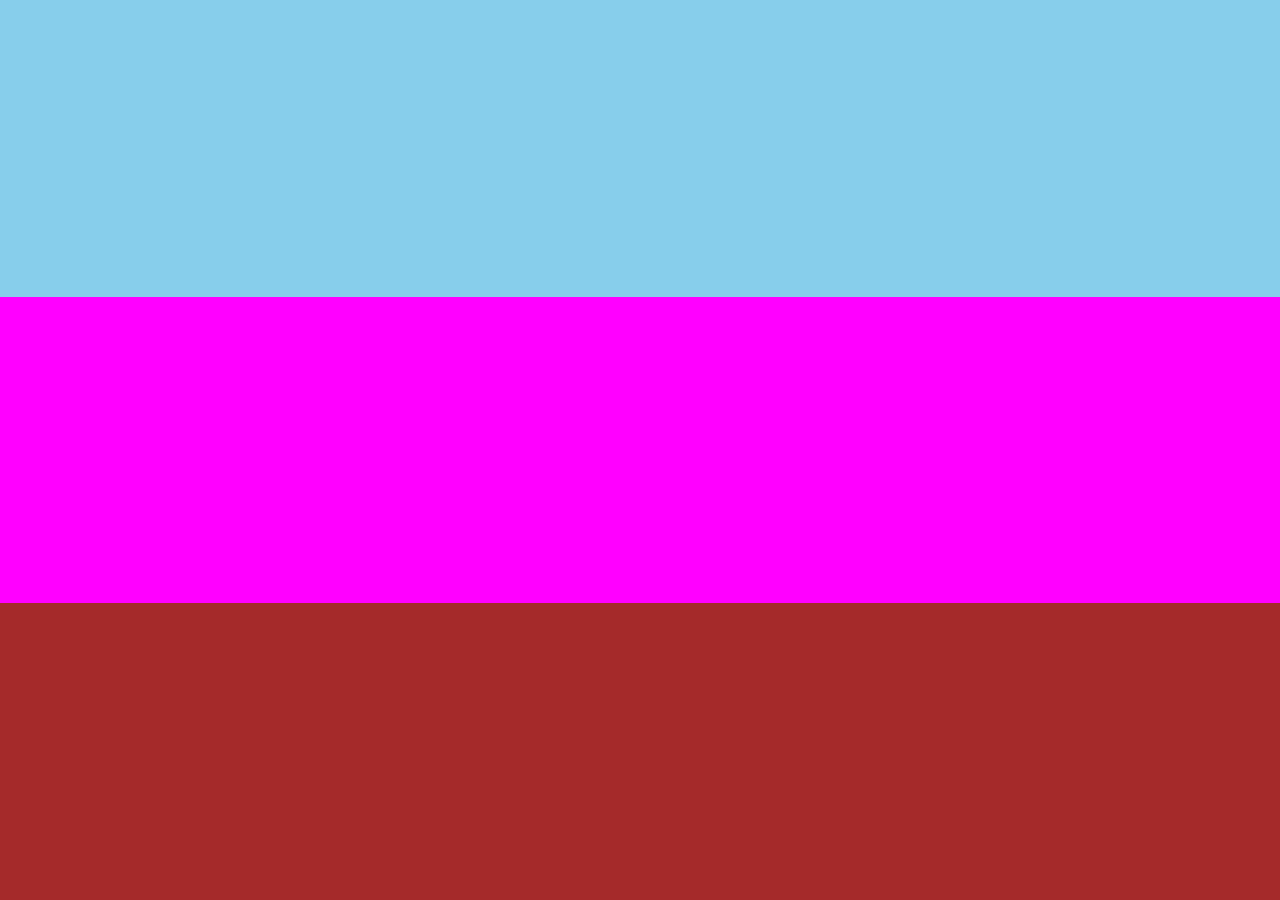
==== html_css/index.html @ 0a0333fe "css" ====
<!DOCTYPE html>
<html lang="en">
<head>
    <meta charset="UTF-8">
    <meta name="viewport" content="width=device-width, initial-scale=1.0">
    <title>Document</title>
    <link rel="stylesheet" href="css/style.css">
</head>
<body>
    <div id="div_1"></div>
    <div id="div_2"></div>
    <div id="div_3"></div>

    
</body>
</html>
---- html_css/css/style.css ----
*{


    margin: 0px;
    padding: 0px;
}
#div_1{
    background-color: skyblue;
    width: 100%;
    height: 33vh;
}
#div_2{
    background-color:magenta;
    width: 100%;
    height: 34vh;
}
#div_3{
    background-color:brown;
    width: 100%;
    height: 33vh;
}
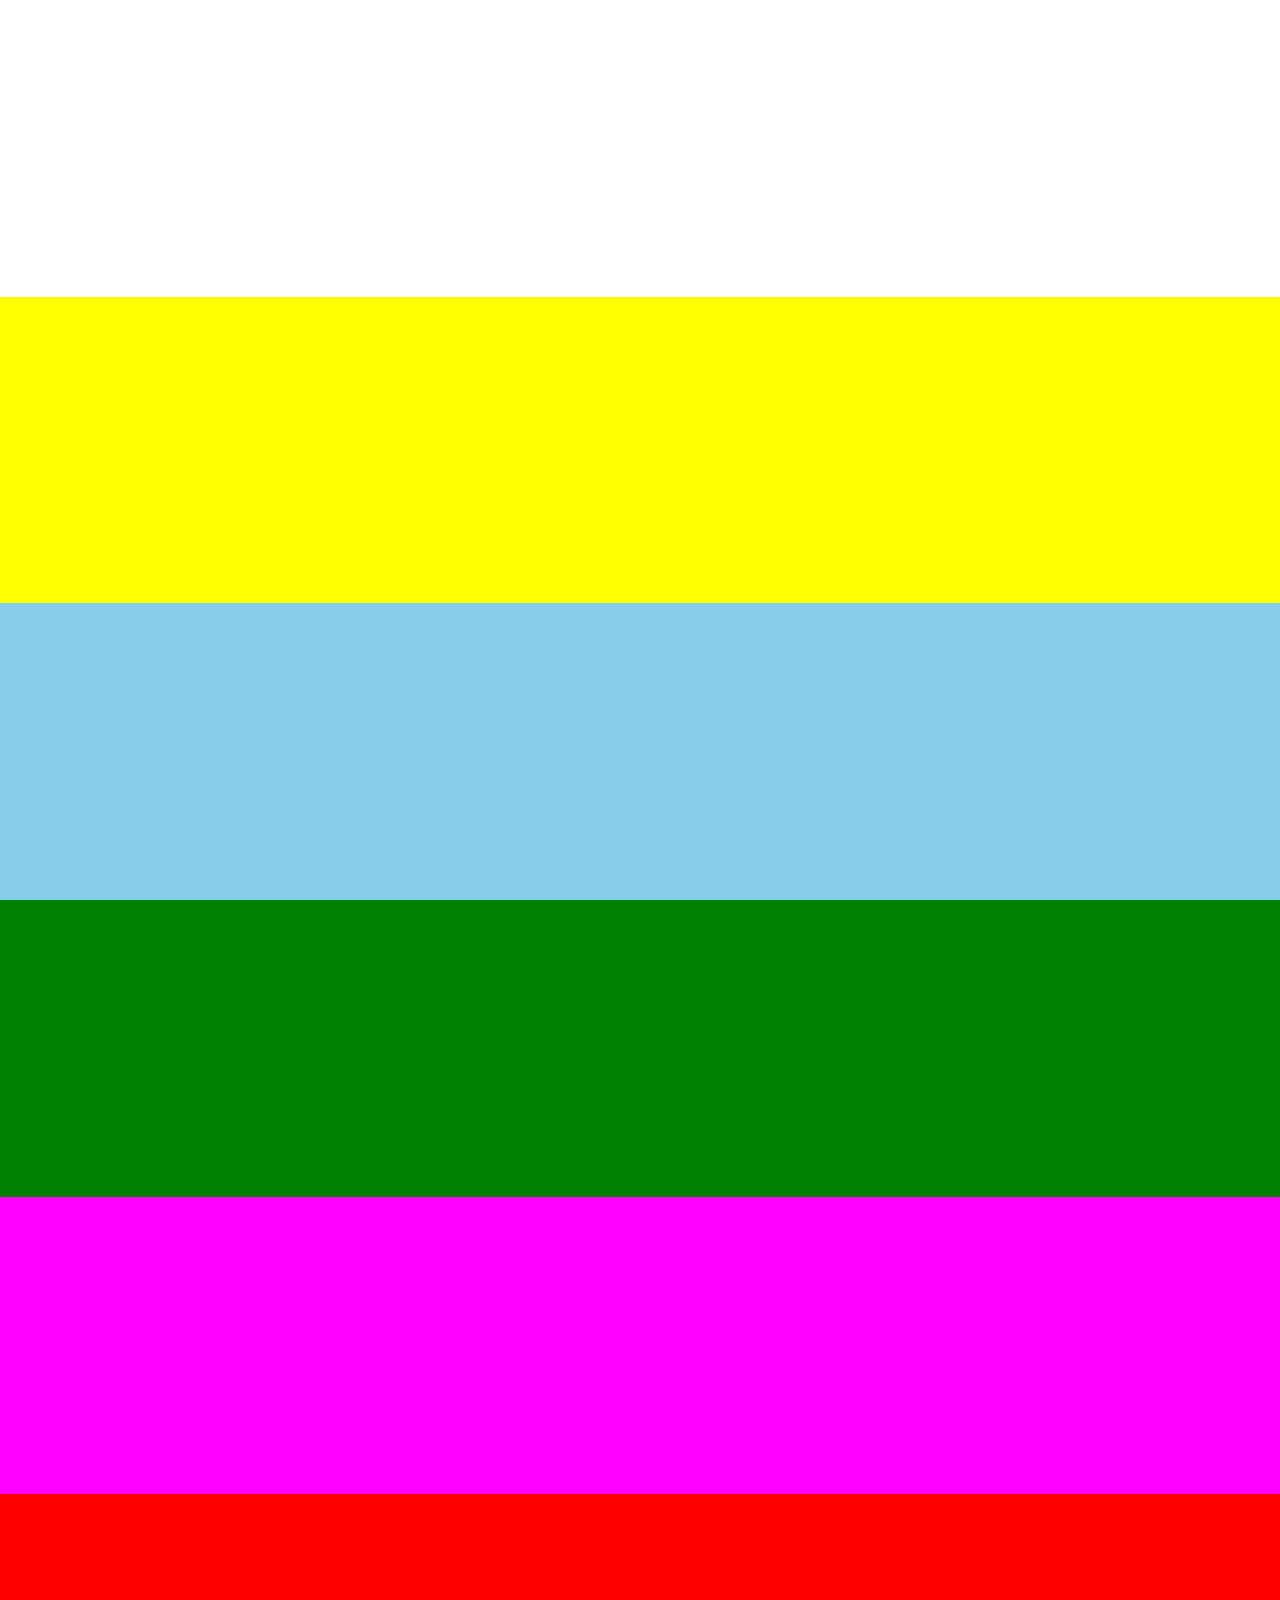
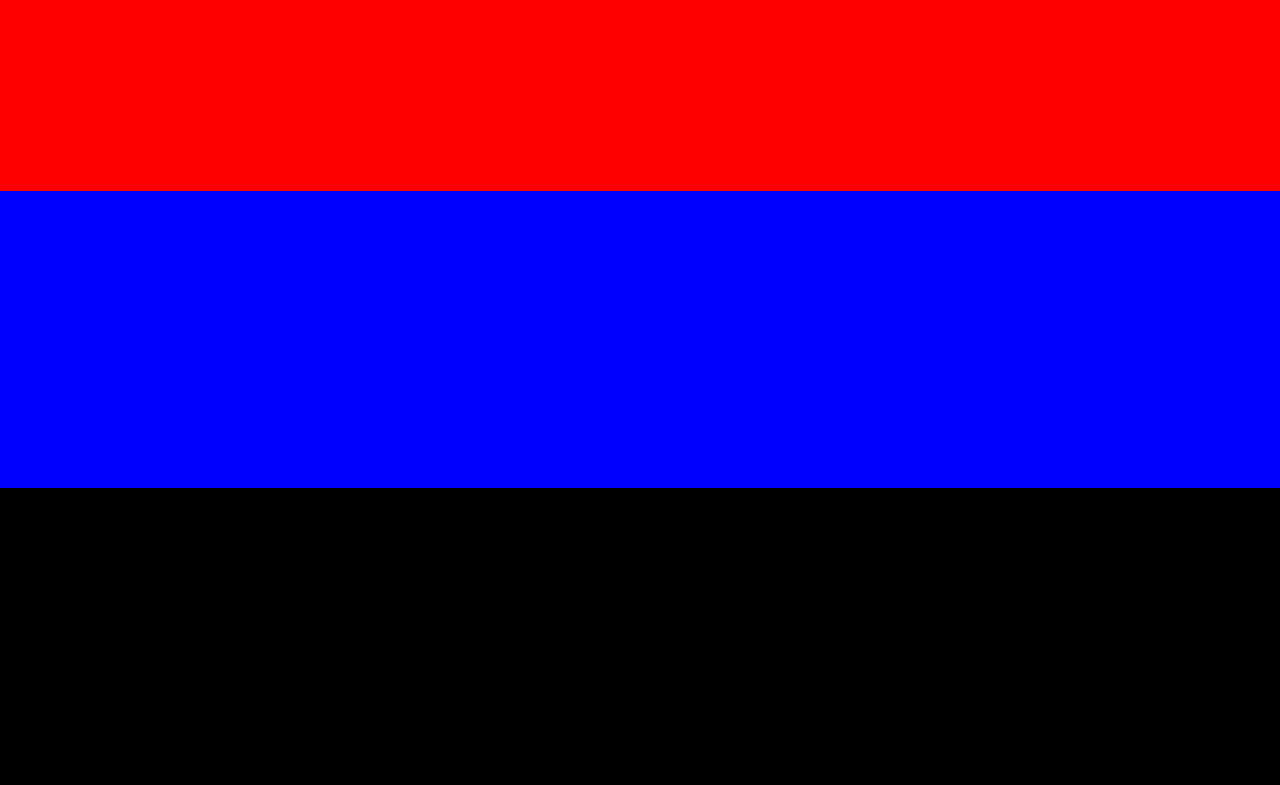
==== commit 07d92171: "add" ====
--- a/html_css/index.html
+++ b/html_css/index.html
@@ -10,6 +10,12 @@
     <div id="div_1"></div>
     <div id="div_2"></div>
     <div id="div_3"></div>
+    <div id="div_4"></div>
+    <div id="div_5"></div>
+    <div id="div_6"></div>
+    <div id="div_7"></div>
+    <div id="div_8"></div>
+    
 
     
 </body>
--- a/html_css/css/style.css
+++ b/html_css/css/style.css
@@ -1,21 +1,46 @@
 *{
 
 
-    margin: 0px;
-    padding: 0px;
+    margin:0px;
+    padding:0px;
 }
 #div_1{
-    background-color: skyblue;
+    background-color:white;
     width: 100%;
     height: 33vh;
 }
 #div_2{
-    background-color:magenta;
+    background-color:yellow;
     width: 100%;
     height: 34vh;
 }
 #div_3{
-    background-color:brown;
+    background-color:skyblue;
+    width: 100%;
+    height: 33vh;
+}
+#div_4{
+    background-color:green;
+    width: 100%;
+    height: 33vh;
+}
+#div_5{
+    background-color:magenta;
+    width: 100%;
+    height: 33vh;
+}
+#div_6{
+    background-color:red;
+    width: 100%;
+    height: 33vh;
+}
+#div_7{
+    background-color:blue;
+    width: 100%;
+    height: 33vh;
+}
+#div_8{
+    background-color:black;
     width: 100%;
     height: 33vh;
 }
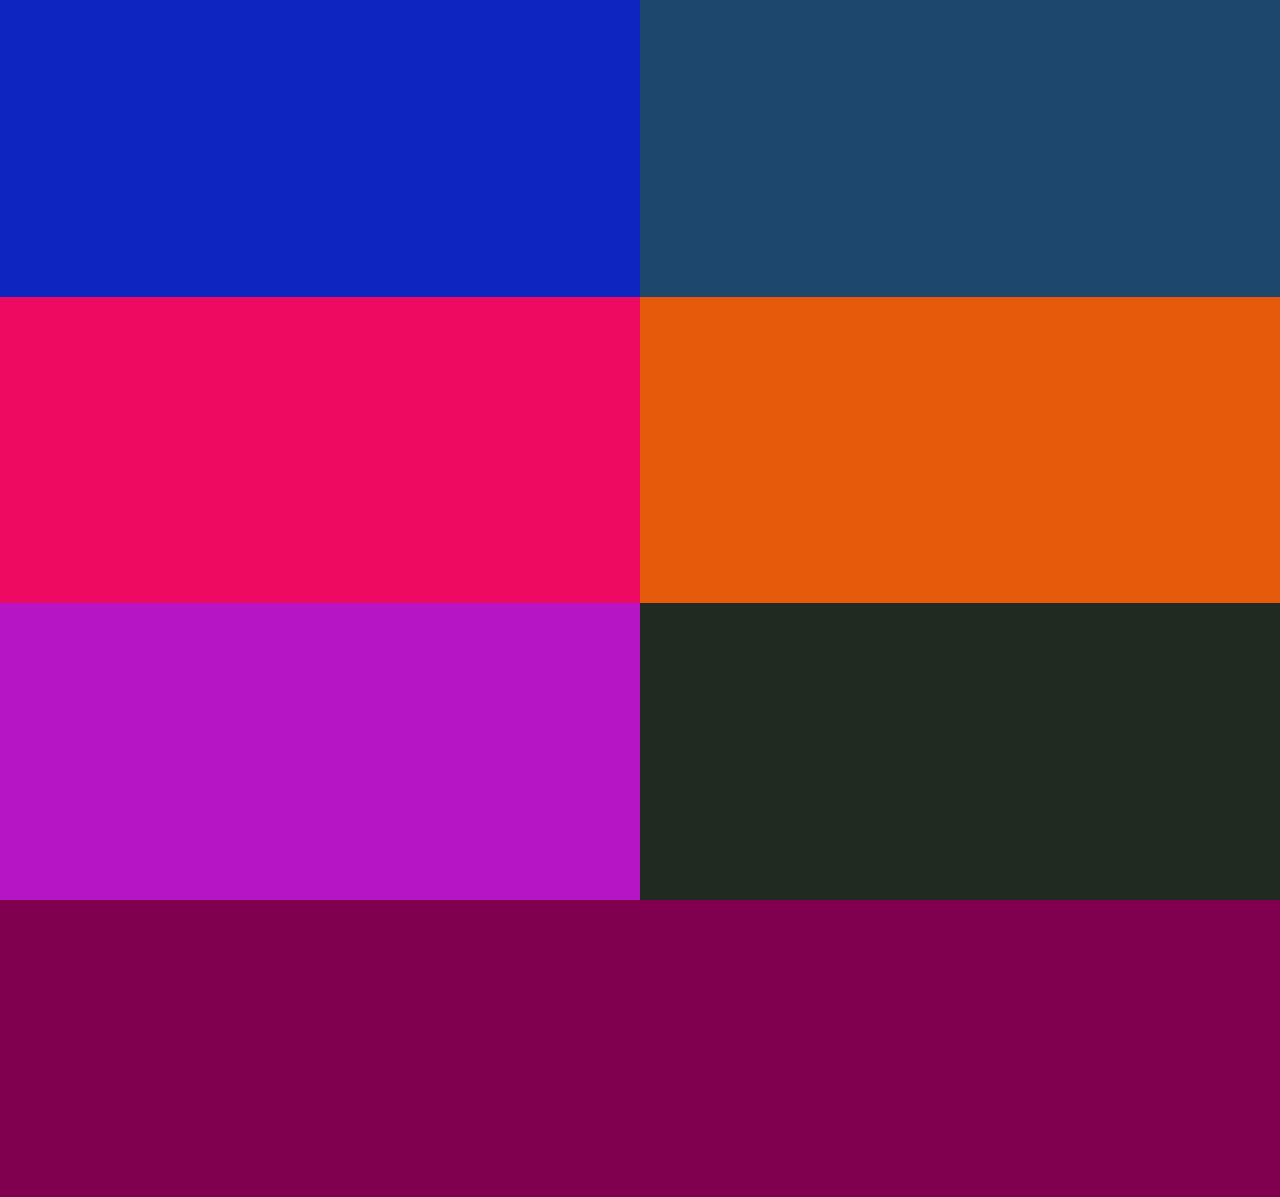
==== commit ce495ba2: "add" ====
--- a/html_css/index.html
+++ b/html_css/index.html
@@ -1,22 +1,40 @@
 <!DOCTYPE html>
 <html lang="en">
+
 <head>
     <meta charset="UTF-8">
     <meta name="viewport" content="width=device-width, initial-scale=1.0">
     <title>Document</title>
     <link rel="stylesheet" href="css/style.css">
 </head>
+
 <body>
-    <div id="div_1"></div>
-    <div id="div_2"></div>
-    <div id="div_3"></div>
-    <div id="div_4"></div>
-    <div id="div_5"></div>
-    <div id="div_6"></div>
-    <div id="div_7"></div>
-    <div id="div_8"></div>
-    
+    <div id="div_1">
+        <div id="div_1_1"></div>
 
-    
+        <div id="div_1_2"></div>
+            
+    </div>
+
+    <div id="div_2">
+     <div id="div_2_1"></div>
+     <div id="div_2_2"> </div>
+
+     </div>
+
+    <div id="div_3">
+        <div id="div_3_1"></div>
+        <div id="div_3_2"></div>
+    </div>
+
+    <div id="div_4">
+        <div id="div_4_1"></div>
+        <div id="div_4_2"></div>
+    </div>
+     
+   
+
+
 </body>
+
 </html>
--- a/html_css/css/style.css
+++ b/html_css/css/style.css
@@ -1,46 +1,80 @@
-*{
+* {
 
 
-    margin:0px;
-    padding:0px;
+    margin: 0px;
+    padding: 0px;
 }
-#div_1{
-    background-color:white;
+
+#div_1 {
+
+    width: 100%;
+    height: 33vh;
+
+    background-color: red;
+    width: 100%;
+    height: 33vh;
+
+}
+
+
+#div_2 {
+    background-color: yellow;
+    width: 100%;
+    height: 34vh;
+}
+
+#div_3 {
+    background-color: skyblue;
     width: 100%;
     height: 33vh;
 }
-#div_2{
-    background-color:yellow;
-    width: 100%;
-    height: 34vh;
-}
-#div_3{
-    background-color:skyblue;
+
+#div_4 {
+    background-color: rgb(128, 0, 79);
     width: 100%;
     height: 33vh;
 }
-#div_4{
-    background-color:green;
-    width: 100%;
-    height: 33vh;
+
+#div_1_1 {
+    background-color: rgb(14, 37, 191);
+    width: 50%;
+    height: inherit;
+    float: left;
 }
-#div_5{
-    background-color:magenta;
-    width: 100%;
-    height: 33vh;
+
+#div_1_2 {
+    background-color: rgb(29, 71, 108);
+    width: 50%;
+    height: inherit;
+    float: left;
 }
-#div_6{
-    background-color:red;
-    width: 100%;
-    height: 33vh;
+
+#div_2_1 {
+    background-color: rgba(238, 5, 99, 0.978);
+    width: 50%;
+    height: inherit;
+    float: left;
 }
-#div_7{
-    background-color:blue;
-    width: 100%;
-    height: 33vh;
+
+#div_2_2 {
+    background-color: rgb(230, 91, 11);
+     width: 50%;
+    height: inherit;
+    float: left;
 }
-#div_8{
-    background-color:black;
-    width: 100%;
-    height: 33vh;
-}+
+#div_3_1 {
+    background-color: rgb(182, 21, 197);
+     width: 50%;
+    height: inherit;
+    float: left;
+}
+
+#div_3_2 {
+    background-color: rgb(33, 42, 33);
+  width: 50%;
+    height: inherit;
+    float: left;
+}
+}
+
